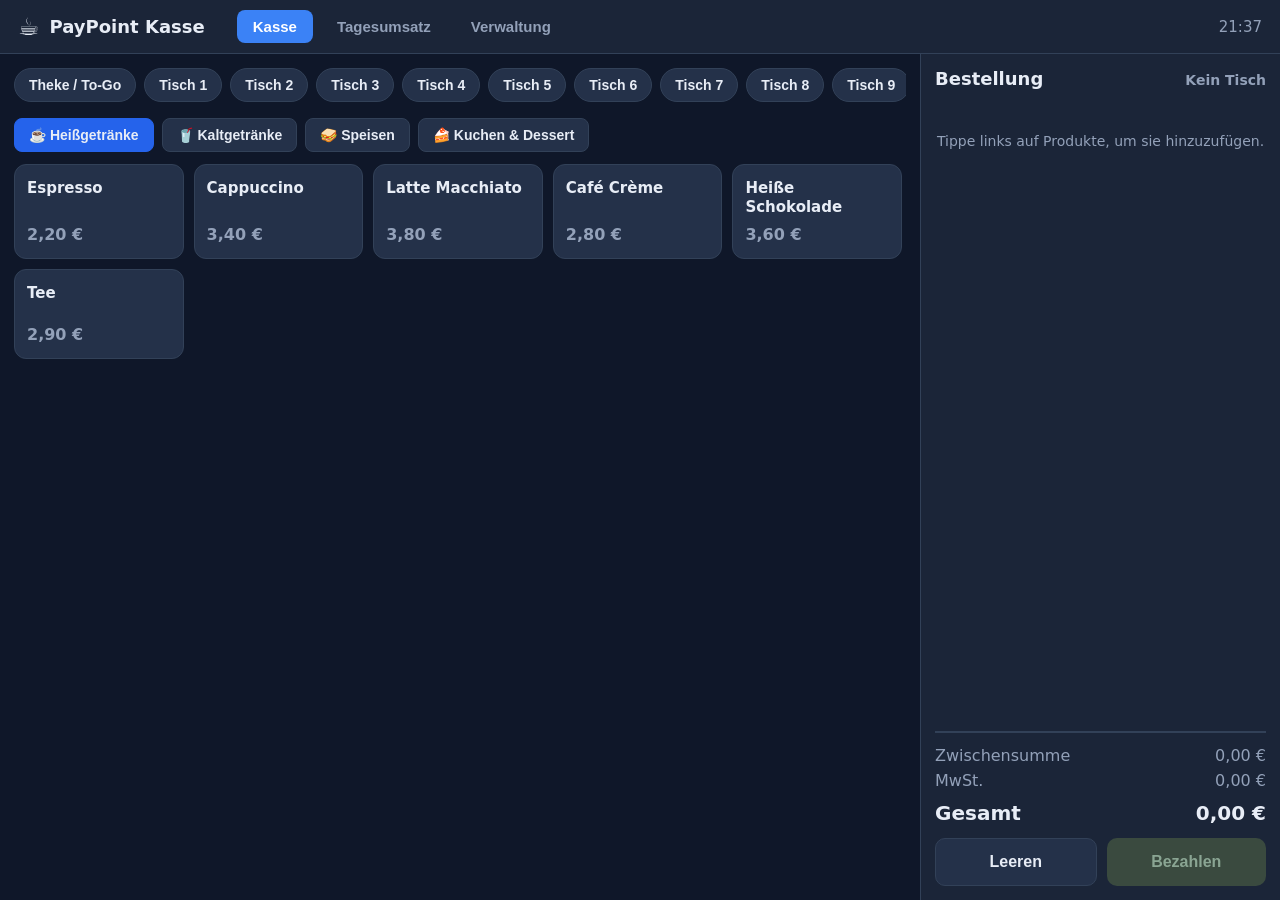
==== index.html @ 4e997411 "Kassensystem für Gastronomie/Café aufgesetzt - Browser-basierte POS-App ohne Installation (index.htm" ====
<!DOCTYPE html>
<html lang="de">
<head>
  <meta charset="UTF-8" />
  <meta name="viewport" content="width=device-width, initial-scale=1.0" />
  <title>PayPoint Kasse – Gastronomie</title>
  <link rel="stylesheet" href="src/styles.css" />
</head>
<body>
  <header class="topbar">
    <div class="brand">
      <span class="logo">☕</span>
      <span class="brand-name">PayPoint Kasse</span>
    </div>
    <nav class="tabs">
      <button class="tab-btn active" data-view="kasse">Kasse</button>
      <button class="tab-btn" data-view="umsatz">Tagesumsatz</button>
      <button class="tab-btn" data-view="verwaltung">Verwaltung</button>
    </nav>
    <div class="clock" id="clock">--:--</div>
  </header>

  <!-- ===================== KASSE ===================== -->
  <main id="view-kasse" class="view active">
    <section class="menu-panel">
      <div class="table-row" id="table-row"><!-- Tische --></div>
      <div class="category-row" id="category-row"><!-- Kategorien --></div>
      <div class="product-grid" id="product-grid"><!-- Produkte --></div>
    </section>

    <aside class="order-panel">
      <div class="order-head">
        <h2 id="order-title">Bestellung</h2>
        <span class="order-table" id="order-table-label">Kein Tisch</span>
      </div>
      <div class="order-items" id="order-items">
        <p class="empty-hint">Tippe links auf Produkte, um sie hinzuzufügen.</p>
      </div>
      <div class="order-summary">
        <div class="sum-line"><span>Zwischensumme</span><span id="sum-net">0,00 €</span></div>
        <div class="sum-line"><span>MwSt.</span><span id="sum-tax">0,00 €</span></div>
        <div class="sum-line total"><span>Gesamt</span><span id="sum-total">0,00 €</span></div>
      </div>
      <div class="order-actions">
        <button class="btn btn-ghost" id="btn-clear">Leeren</button>
        <button class="btn btn-pay" id="btn-pay" disabled>Bezahlen</button>
      </div>
    </aside>
  </main>

  <!-- ===================== TAGESUMSATZ ===================== -->
  <main id="view-umsatz" class="view">
    <div class="report">
      <div class="report-head">
        <h2>Tagesumsatz</h2>
        <div class="report-controls">
          <span id="report-date"></span>
          <button class="btn btn-ghost" id="btn-export">Als CSV exportieren</button>
          <button class="btn btn-danger" id="btn-reset-day">Tag abschließen / zurücksetzen</button>
        </div>
      </div>
      <div class="kpi-row">
        <div class="kpi"><span class="kpi-label">Umsatz gesamt</span><span class="kpi-value" id="kpi-total">0,00 €</span></div>
        <div class="kpi"><span class="kpi-label">Bezahlungen</span><span class="kpi-value" id="kpi-count">0</span></div>
        <div class="kpi"><span class="kpi-label">Bar</span><span class="kpi-value" id="kpi-cash">0,00 €</span></div>
        <div class="kpi"><span class="kpi-label">Karte</span><span class="kpi-value" id="kpi-card">0,00 €</span></div>
      </div>
      <table class="sales-table">
        <thead><tr><th>Zeit</th><th>Tisch</th><th>Artikel</th><th>Zahlart</th><th class="right">Betrag</th></tr></thead>
        <tbody id="sales-body"></tbody>
      </table>
    </div>
  </main>

  <!-- ===================== VERWALTUNG ===================== -->
  <main id="view-verwaltung" class="view">
    <div class="admin">
      <h2>Speisekarte verwalten</h2>
      <p class="admin-hint">Hier kannst du Produkte hinzufügen, ändern oder löschen. Änderungen werden automatisch gespeichert.</p>
      <form class="admin-form" id="admin-form">
        <input type="text" id="f-name" placeholder="Name (z.B. Cappuccino)" required />
        <input type="number" id="f-price" placeholder="Preis €" step="0.01" min="0" required />
        <select id="f-category"></select>
        <select id="f-tax">
          <option value="19">19% MwSt.</option>
          <option value="7">7% MwSt.</option>
        </select>
        <button class="btn btn-pay" type="submit">Hinzufügen</button>
      </form>
      <div class="admin-list" id="admin-list"></div>
      <div class="admin-danger">
        <button class="btn btn-danger" id="btn-reset-menu">Speisekarte auf Standard zurücksetzen</button>
      </div>
    </div>
  </main>

  <!-- ===================== ZAHL-DIALOG ===================== -->
  <div class="modal-backdrop" id="pay-modal">
    <div class="modal">
      <h2>Bezahlen</h2>
      <div class="pay-total">Zu zahlen: <strong id="pay-total-amount">0,00 €</strong></div>
      <div class="pay-methods">
        <button class="paymethod active" data-method="bar">💶 Bar</button>
        <button class="paymethod" data-method="karte">💳 Karte</button>
      </div>
      <div class="cash-area" id="cash-area">
        <label>Gegeben (€)</label>
        <input type="number" id="cash-given" step="0.01" min="0" inputmode="decimal" />
        <div class="quick-cash" id="quick-cash"></div>
        <div class="change-line">Rückgeld: <strong id="cash-change">0,00 €</strong></div>
      </div>
      <div class="modal-actions">
        <button class="btn btn-ghost" id="btn-pay-cancel">Abbrechen</button>
        <button class="btn btn-pay" id="btn-pay-confirm">Zahlung abschließen</button>
      </div>
    </div>
  </div>

  <!-- ===================== BON / QUITTUNG ===================== -->
  <div class="modal-backdrop" id="receipt-modal">
    <div class="modal receipt-modal">
      <div class="receipt" id="receipt"></div>
      <div class="modal-actions">
        <button class="btn btn-ghost" id="btn-receipt-print">Drucken</button>
        <button class="btn btn-pay" id="btn-receipt-close">Neue Bestellung</button>
      </div>
    </div>
  </div>

  <script src="src/data.js"></script>
  <script src="src/app.js"></script>
</body>
</html>
---- src/styles.css ----
/* ===== PayPoint Kasse – Styles ===== */
:root {
  --bg: #0f1729;
  --panel: #1b2538;
  --panel-2: #243149;
  --line: #324158;
  --text: #e8edf6;
  --muted: #93a1b9;
  --accent: #3b82f6;
  --accent-2: #2563eb;
  --green: #16a34a;
  --green-2: #15803d;
  --red: #dc2626;
  --shadow: 0 6px 20px rgba(0,0,0,.25);
}

* { box-sizing: border-box; }
html, body { height: 100%; margin: 0; }
body {
  font-family: system-ui, -apple-system, "Segoe UI", Roboto, sans-serif;
  background: var(--bg);
  color: var(--text);
  display: flex;
  flex-direction: column;
  height: 100vh;
  overflow: hidden;
}

/* ---- Topbar ---- */
.topbar {
  display: flex; align-items: center; gap: 24px;
  padding: 10px 18px;
  background: var(--panel);
  border-bottom: 1px solid var(--line);
}
.brand { display: flex; align-items: center; gap: 10px; font-weight: 700; font-size: 18px; }
.logo { font-size: 24px; }
.tabs { display: flex; gap: 8px; margin-left: 8px; }
.tab-btn {
  background: transparent; color: var(--muted);
  border: none; padding: 8px 16px; border-radius: 8px;
  font-size: 15px; cursor: pointer; font-weight: 600;
}
.tab-btn:hover { background: var(--panel-2); color: var(--text); }
.tab-btn.active { background: var(--accent); color: #fff; }
.clock { margin-left: auto; font-variant-numeric: tabular-nums; color: var(--muted); font-size: 15px; }

/* ---- Views ---- */
.view { display: none; flex: 1; overflow: hidden; }
.view.active { display: flex; }

/* ---- Kasse layout ---- */
#view-kasse { gap: 0; }
.menu-panel { flex: 1; display: flex; flex-direction: column; padding: 14px; overflow: hidden; }
.order-panel {
  width: 360px; background: var(--panel);
  border-left: 1px solid var(--line);
  display: flex; flex-direction: column; padding: 14px;
}

/* Tische */
.table-row { display: flex; gap: 8px; overflow-x: auto; padding-bottom: 10px; }
.table-chip {
  flex: 0 0 auto; padding: 8px 14px; border-radius: 999px;
  background: var(--panel-2); border: 1px solid var(--line);
  color: var(--text); cursor: pointer; font-weight: 600; font-size: 14px;
}
.table-chip.active { background: var(--accent); border-color: var(--accent); color: #fff; }

/* Kategorien */
.category-row { display: flex; gap: 8px; margin: 6px 0 12px; flex-wrap: wrap; }
.cat-btn {
  padding: 8px 14px; border-radius: 8px; cursor: pointer;
  background: var(--panel-2); border: 1px solid var(--line);
  color: var(--text); font-weight: 600; font-size: 14px;
}
.cat-btn.active { background: var(--accent-2); border-color: var(--accent-2); }

/* Produkte */
.product-grid {
  display: grid; grid-template-columns: repeat(auto-fill, minmax(140px, 1fr));
  gap: 10px; overflow-y: auto; padding-right: 4px; align-content: start;
}
.product-card {
  background: var(--panel-2); border: 1px solid var(--line);
  border-radius: 12px; padding: 14px 12px; cursor: pointer;
  display: flex; flex-direction: column; gap: 8px; min-height: 90px;
  transition: transform .05s ease, border-color .15s ease;
}
.product-card:hover { border-color: var(--accent); }
.product-card:active { transform: scale(.97); }
.product-card .p-name { font-weight: 600; font-size: 15px; line-height: 1.25; }
.product-card .p-price { margin-top: auto; color: var(--muted); font-weight: 700; }

/* ---- Order panel ---- */
.order-head { display: flex; align-items: baseline; justify-content: space-between; margin-bottom: 8px; }
.order-head h2 { margin: 0; font-size: 18px; }
.order-table { color: var(--muted); font-size: 14px; font-weight: 600; }
.order-items { flex: 1; overflow-y: auto; margin: 6px 0; }
.empty-hint { color: var(--muted); font-size: 14px; text-align: center; margin-top: 30px; }
.order-item {
  display: flex; align-items: center; gap: 8px;
  padding: 8px 0; border-bottom: 1px solid var(--line);
}
.oi-name { flex: 1; font-size: 14px; }
.oi-name small { display: block; color: var(--muted); }
.qty-ctrl { display: flex; align-items: center; gap: 6px; }
.qty-btn {
  width: 28px; height: 28px; border-radius: 6px; border: 1px solid var(--line);
  background: var(--panel-2); color: var(--text); font-size: 16px; cursor: pointer;
  display: flex; align-items: center; justify-content: center;
}
.qty-num { min-width: 20px; text-align: center; font-weight: 700; }
.oi-total { width: 64px; text-align: right; font-weight: 700; }

.order-summary { padding: 10px 0; border-top: 2px solid var(--line); }
.sum-line { display: flex; justify-content: space-between; padding: 3px 0; color: var(--muted); }
.sum-line.total { color: var(--text); font-size: 20px; font-weight: 800; padding-top: 8px; }

.order-actions { display: flex; gap: 10px; }

/* ---- Buttons ---- */
.btn {
  border: none; border-radius: 10px; padding: 14px 16px;
  font-size: 16px; font-weight: 700; cursor: pointer; flex: 1;
}
.btn-pay { background: var(--green); color: #fff; }
.btn-pay:hover { background: var(--green-2); }
.btn-pay:disabled { background: #3a4a3f; color: #8aa593; cursor: not-allowed; }
.btn-ghost { background: var(--panel-2); color: var(--text); border: 1px solid var(--line); }
.btn-ghost:hover { background: var(--line); }
.btn-danger { background: var(--red); color: #fff; }
.btn-danger:hover { filter: brightness(1.1); }

/* ---- Tagesumsatz ---- */
.report { flex: 1; padding: 18px 24px; overflow-y: auto; width: 100%; }
.report-head { display: flex; align-items: center; justify-content: space-between; flex-wrap: wrap; gap: 12px; }
.report-head h2 { margin: 0; }
.report-controls { display: flex; align-items: center; gap: 12px; }
#report-date { color: var(--muted); }
.kpi-row { display: grid; grid-template-columns: repeat(4, 1fr); gap: 14px; margin: 18px 0; }
.kpi { background: var(--panel); border: 1px solid var(--line); border-radius: 12px; padding: 16px; }
.kpi-label { display: block; color: var(--muted); font-size: 13px; }
.kpi-value { display: block; font-size: 24px; font-weight: 800; margin-top: 4px; }
.sales-table { width: 100%; border-collapse: collapse; }
.sales-table th, .sales-table td { text-align: left; padding: 10px 8px; border-bottom: 1px solid var(--line); }
.sales-table th { color: var(--muted); font-size: 13px; }
.sales-table .right { text-align: right; }
.sales-table td.right { text-align: right; font-weight: 700; }

/* ---- Verwaltung ---- */
.admin { flex: 1; padding: 18px 24px; overflow-y: auto; width: 100%; max-width: 900px; }
.admin h2 { margin-top: 0; }
.admin-hint { color: var(--muted); }
.admin-form { display: flex; gap: 10px; flex-wrap: wrap; margin: 16px 0; }
.admin-form input, .admin-form select {
  padding: 12px; border-radius: 8px; border: 1px solid var(--line);
  background: var(--panel-2); color: var(--text); font-size: 15px;
}
.admin-form #f-name { flex: 1; min-width: 180px; }
.admin-form #f-price { width: 110px; }
.admin-form .btn { flex: 0 0 auto; }
.admin-list { display: flex; flex-direction: column; gap: 8px; }
.admin-item {
  display: flex; align-items: center; gap: 12px;
  background: var(--panel); border: 1px solid var(--line);
  border-radius: 10px; padding: 10px 14px;
}
.admin-item .ai-name { flex: 1; font-weight: 600; }
.admin-item .ai-meta { color: var(--muted); font-size: 13px; }
.admin-item .ai-del {
  background: transparent; border: 1px solid var(--red); color: #ff8a8a;
  border-radius: 8px; padding: 6px 12px; cursor: pointer; font-weight: 600;
}
.admin-danger { margin-top: 24px; padding-top: 16px; border-top: 1px solid var(--line); }
.admin-danger .btn { flex: 0 0 auto; }

/* ---- Modals ---- */
.modal-backdrop {
  position: fixed; inset: 0; background: rgba(0,0,0,.6);
  display: none; align-items: center; justify-content: center; z-index: 50; padding: 16px;
}
.modal-backdrop.show { display: flex; }
.modal {
  background: var(--panel); border: 1px solid var(--line); border-radius: 16px;
  padding: 22px; width: 420px; max-width: 100%; box-shadow: var(--shadow);
}
.modal h2 { margin: 0 0 12px; }
.pay-total { font-size: 18px; margin-bottom: 14px; }
.pay-total strong { font-size: 22px; }
.pay-methods { display: flex; gap: 10px; margin-bottom: 14px; }
.paymethod {
  flex: 1; padding: 16px; border-radius: 10px; cursor: pointer; font-size: 16px; font-weight: 700;
  background: var(--panel-2); border: 2px solid var(--line); color: var(--text);
}
.paymethod.active { border-color: var(--accent); background: var(--accent-2); }
.cash-area { margin-bottom: 14px; }
.cash-area label { display: block; color: var(--muted); margin-bottom: 6px; }
.cash-area input {
  width: 100%; padding: 14px; font-size: 20px; border-radius: 10px;
  border: 1px solid var(--line); background: var(--panel-2); color: var(--text);
}
.quick-cash { display: flex; gap: 8px; flex-wrap: wrap; margin: 10px 0; }
.quick-cash button {
  padding: 8px 14px; border-radius: 8px; border: 1px solid var(--line);
  background: var(--panel-2); color: var(--text); cursor: pointer; font-weight: 600;
}
.change-line { font-size: 18px; margin-top: 8px; }
.change-line strong { color: var(--green); }
.modal-actions { display: flex; gap: 10px; margin-top: 8px; }

/* ---- Bon ---- */
.receipt-modal { width: 320px; }
.receipt {
  background: #fff; color: #111; font-family: "Courier New", monospace;
  padding: 16px; border-radius: 6px; font-size: 13px; line-height: 1.5;
}
.receipt h3 { text-align: center; margin: 0 0 4px; }
.receipt .r-center { text-align: center; }
.receipt .r-line { border-top: 1px dashed #999; margin: 8px 0; }
.receipt .r-row { display: flex; justify-content: space-between; }
.receipt .r-total { font-weight: 700; font-size: 15px; }

@media (max-width: 760px) {
  .order-panel { width: 300px; }
  .kpi-row { grid-template-columns: repeat(2, 1fr); }
}

/* ---- Druck: nur den Bon zeigen ---- */
@media print {
  body * { visibility: hidden; }
  #receipt, #receipt * { visibility: visible; }
  #receipt { position: absolute; left: 0; top: 0; width: 100%; }
}
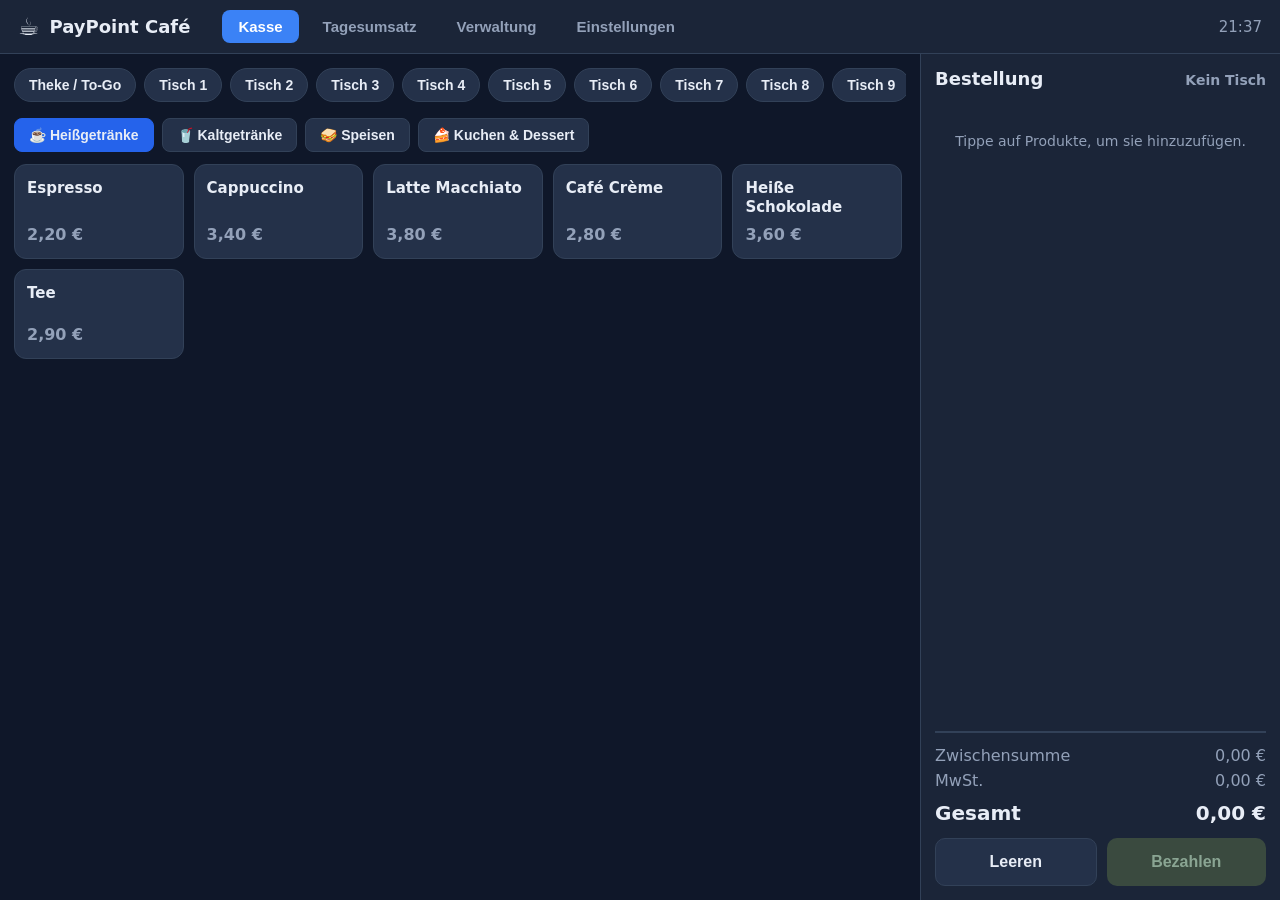
==== commit fece660d: "Kasse als einzelne HTML-Datei + Handy-Layout + Einstellungen - Gesamte App (Design, Daten, Logik) in" ====
--- a/index.html
+++ b/index.html
@@ -2,20 +2,283 @@
 <html lang="de">
 <head>
   <meta charset="UTF-8" />
-  <meta name="viewport" content="width=device-width, initial-scale=1.0" />
+  <meta name="viewport" content="width=device-width, initial-scale=1.0, maximum-scale=1.0, user-scalable=no" />
   <title>PayPoint Kasse – Gastronomie</title>
-  <link rel="stylesheet" href="src/styles.css" />
+  <style>
+/* ===== PayPoint Kasse – Styles ===== */
+:root {
+  --bg: #0f1729;
+  --panel: #1b2538;
+  --panel-2: #243149;
+  --line: #324158;
+  --text: #e8edf6;
+  --muted: #93a1b9;
+  --accent: #3b82f6;
+  --accent-2: #2563eb;
+  --green: #16a34a;
+  --green-2: #15803d;
+  --red: #dc2626;
+  --shadow: 0 6px 20px rgba(0,0,0,.25);
+}
+
+* { box-sizing: border-box; }
+html, body { height: 100%; margin: 0; }
+body {
+  font-family: system-ui, -apple-system, "Segoe UI", Roboto, sans-serif;
+  background: var(--bg);
+  color: var(--text);
+  display: flex;
+  flex-direction: column;
+  height: 100vh;
+  overflow: hidden;
+}
+
+/* ---- Topbar ---- */
+.topbar {
+  display: flex; align-items: center; gap: 24px;
+  padding: 10px 18px;
+  background: var(--panel);
+  border-bottom: 1px solid var(--line);
+}
+.brand { display: flex; align-items: center; gap: 10px; font-weight: 700; font-size: 18px; }
+.logo { font-size: 24px; }
+.tabs { display: flex; gap: 8px; margin-left: 8px; }
+.tab-btn {
+  background: transparent; color: var(--muted);
+  border: none; padding: 8px 16px; border-radius: 8px;
+  font-size: 15px; cursor: pointer; font-weight: 600;
+}
+.tab-btn:hover { background: var(--panel-2); color: var(--text); }
+.tab-btn.active { background: var(--accent); color: #fff; }
+.clock { margin-left: auto; font-variant-numeric: tabular-nums; color: var(--muted); font-size: 15px; }
+
+/* ---- Views ---- */
+.view { display: none; flex: 1; overflow: hidden; }
+.view.active { display: flex; }
+
+/* ---- Kasse layout ---- */
+#view-kasse { gap: 0; }
+.menu-panel { flex: 1; display: flex; flex-direction: column; padding: 14px; overflow: hidden; }
+.order-panel {
+  width: 360px; background: var(--panel);
+  border-left: 1px solid var(--line);
+  display: flex; flex-direction: column; padding: 14px;
+}
+
+/* Tische */
+.table-row { display: flex; gap: 8px; overflow-x: auto; padding-bottom: 10px; }
+.table-chip {
+  flex: 0 0 auto; padding: 8px 14px; border-radius: 999px;
+  background: var(--panel-2); border: 1px solid var(--line);
+  color: var(--text); cursor: pointer; font-weight: 600; font-size: 14px;
+}
+.table-chip.active { background: var(--accent); border-color: var(--accent); color: #fff; }
+
+/* Kategorien */
+.category-row { display: flex; gap: 8px; margin: 6px 0 12px; flex-wrap: wrap; }
+.cat-btn {
+  padding: 8px 14px; border-radius: 8px; cursor: pointer;
+  background: var(--panel-2); border: 1px solid var(--line);
+  color: var(--text); font-weight: 600; font-size: 14px;
+}
+.cat-btn.active { background: var(--accent-2); border-color: var(--accent-2); }
+
+/* Produkte */
+.product-grid {
+  display: grid; grid-template-columns: repeat(auto-fill, minmax(140px, 1fr));
+  gap: 10px; overflow-y: auto; padding-right: 4px; align-content: start;
+}
+.product-card {
+  background: var(--panel-2); border: 1px solid var(--line);
+  border-radius: 12px; padding: 14px 12px; cursor: pointer;
+  display: flex; flex-direction: column; gap: 8px; min-height: 90px;
+  transition: transform .05s ease, border-color .15s ease;
+}
+.product-card:hover { border-color: var(--accent); }
+.product-card:active { transform: scale(.97); }
+.product-card .p-name { font-weight: 600; font-size: 15px; line-height: 1.25; }
+.product-card .p-price { margin-top: auto; color: var(--muted); font-weight: 700; }
+
+/* ---- Order panel ---- */
+.order-head { display: flex; align-items: baseline; justify-content: space-between; margin-bottom: 8px; }
+.order-head h2 { margin: 0; font-size: 18px; }
+.order-table { color: var(--muted); font-size: 14px; font-weight: 600; }
+.order-items { flex: 1; overflow-y: auto; margin: 6px 0; }
+.empty-hint { color: var(--muted); font-size: 14px; text-align: center; margin-top: 30px; }
+.order-item {
+  display: flex; align-items: center; gap: 8px;
+  padding: 8px 0; border-bottom: 1px solid var(--line);
+}
+.oi-name { flex: 1; font-size: 14px; }
+.oi-name small { display: block; color: var(--muted); }
+.qty-ctrl { display: flex; align-items: center; gap: 6px; }
+.qty-btn {
+  width: 28px; height: 28px; border-radius: 6px; border: 1px solid var(--line);
+  background: var(--panel-2); color: var(--text); font-size: 16px; cursor: pointer;
+  display: flex; align-items: center; justify-content: center;
+}
+.qty-num { min-width: 20px; text-align: center; font-weight: 700; }
+.oi-total { width: 64px; text-align: right; font-weight: 700; }
+
+.order-summary { padding: 10px 0; border-top: 2px solid var(--line); }
+.sum-line { display: flex; justify-content: space-between; padding: 3px 0; color: var(--muted); }
+.sum-line.total { color: var(--text); font-size: 20px; font-weight: 800; padding-top: 8px; }
+
+.order-actions { display: flex; gap: 10px; }
+
+/* ---- Buttons ---- */
+.btn {
+  border: none; border-radius: 10px; padding: 14px 16px;
+  font-size: 16px; font-weight: 700; cursor: pointer; flex: 1;
+}
+.btn-pay { background: var(--green); color: #fff; }
+.btn-pay:hover { background: var(--green-2); }
+.btn-pay:disabled { background: #3a4a3f; color: #8aa593; cursor: not-allowed; }
+.btn-ghost { background: var(--panel-2); color: var(--text); border: 1px solid var(--line); }
+.btn-ghost:hover { background: var(--line); }
+.btn-danger { background: var(--red); color: #fff; }
+.btn-danger:hover { filter: brightness(1.1); }
+
+/* ---- Tagesumsatz ---- */
+.report { flex: 1; padding: 18px 24px; overflow-y: auto; width: 100%; }
+.report-head { display: flex; align-items: center; justify-content: space-between; flex-wrap: wrap; gap: 12px; }
+.report-head h2 { margin: 0; }
+.report-controls { display: flex; align-items: center; gap: 12px; flex-wrap: wrap; }
+#report-date { color: var(--muted); }
+.kpi-row { display: grid; grid-template-columns: repeat(4, 1fr); gap: 14px; margin: 18px 0; }
+.kpi { background: var(--panel); border: 1px solid var(--line); border-radius: 12px; padding: 16px; }
+.kpi-label { display: block; color: var(--muted); font-size: 13px; }
+.kpi-value { display: block; font-size: 24px; font-weight: 800; margin-top: 4px; }
+.sales-table { width: 100%; border-collapse: collapse; }
+.sales-table th, .sales-table td { text-align: left; padding: 10px 8px; border-bottom: 1px solid var(--line); }
+.sales-table th { color: var(--muted); font-size: 13px; }
+.sales-table .right { text-align: right; }
+.sales-table td.right { text-align: right; font-weight: 700; }
+
+/* ---- Verwaltung ---- */
+.admin { flex: 1; padding: 18px 24px; overflow-y: auto; width: 100%; max-width: 900px; }
+.admin h2 { margin-top: 0; }
+.admin-hint { color: var(--muted); }
+.admin-form { display: flex; gap: 10px; flex-wrap: wrap; margin: 16px 0; }
+.admin-form input, .admin-form select {
+  padding: 12px; border-radius: 8px; border: 1px solid var(--line);
+  background: var(--panel-2); color: var(--text); font-size: 15px;
+}
+.admin-form #f-name { flex: 1; min-width: 180px; }
+.admin-form #f-price { width: 110px; }
+.admin-form .btn { flex: 0 0 auto; }
+.admin-list { display: flex; flex-direction: column; gap: 8px; }
+.admin-item {
+  display: flex; align-items: center; gap: 12px;
+  background: var(--panel); border: 1px solid var(--line);
+  border-radius: 10px; padding: 10px 14px;
+}
+.admin-item .ai-name { flex: 1; font-weight: 600; }
+.admin-item .ai-meta { color: var(--muted); font-size: 13px; }
+.admin-item .ai-del {
+  background: transparent; border: 1px solid var(--red); color: #ff8a8a;
+  border-radius: 8px; padding: 6px 12px; cursor: pointer; font-weight: 600;
+}
+.admin-danger { margin-top: 24px; padding-top: 16px; border-top: 1px solid var(--line); }
+.admin-danger .btn { flex: 0 0 auto; }
+
+/* ---- Einstellungen ---- */
+.settings { flex: 1; padding: 18px 24px; overflow-y: auto; width: 100%; max-width: 640px; }
+.settings h2 { margin-top: 0; }
+.settings label { display: block; color: var(--muted); margin: 14px 0 6px; font-weight: 600; }
+.settings input {
+  width: 100%; padding: 12px; border-radius: 8px; border: 1px solid var(--line);
+  background: var(--panel-2); color: var(--text); font-size: 15px;
+}
+
+/* ---- Modals ---- */
+.modal-backdrop {
+  position: fixed; inset: 0; background: rgba(0,0,0,.6);
+  display: none; align-items: center; justify-content: center; z-index: 50; padding: 16px;
+}
+.modal-backdrop.show { display: flex; }
+.modal {
+  background: var(--panel); border: 1px solid var(--line); border-radius: 16px;
+  padding: 22px; width: 420px; max-width: 100%; box-shadow: var(--shadow);
+  max-height: 92vh; overflow-y: auto;
+}
+.modal h2 { margin: 0 0 12px; }
+.pay-total { font-size: 18px; margin-bottom: 14px; }
+.pay-total strong { font-size: 22px; }
+.pay-methods { display: flex; gap: 10px; margin-bottom: 14px; }
+.paymethod {
+  flex: 1; padding: 16px; border-radius: 10px; cursor: pointer; font-size: 16px; font-weight: 700;
+  background: var(--panel-2); border: 2px solid var(--line); color: var(--text);
+}
+.paymethod.active { border-color: var(--accent); background: var(--accent-2); }
+.cash-area { margin-bottom: 14px; }
+.cash-area label { display: block; color: var(--muted); margin-bottom: 6px; }
+.cash-area input {
+  width: 100%; padding: 14px; font-size: 20px; border-radius: 10px;
+  border: 1px solid var(--line); background: var(--panel-2); color: var(--text);
+}
+.quick-cash { display: flex; gap: 8px; flex-wrap: wrap; margin: 10px 0; }
+.quick-cash button {
+  padding: 8px 14px; border-radius: 8px; border: 1px solid var(--line);
+  background: var(--panel-2); color: var(--text); cursor: pointer; font-weight: 600;
+}
+.change-line { font-size: 18px; margin-top: 8px; }
+.change-line strong { color: var(--green); }
+.modal-actions { display: flex; gap: 10px; margin-top: 8px; }
+
+/* ---- Bon ---- */
+.receipt-modal { width: 320px; }
+.receipt {
+  background: #fff; color: #111; font-family: "Courier New", monospace;
+  padding: 16px; border-radius: 6px; font-size: 13px; line-height: 1.5;
+}
+.receipt h3 { text-align: center; margin: 0 0 4px; }
+.receipt .r-center { text-align: center; }
+.receipt .r-line { border-top: 1px dashed #999; margin: 8px 0; }
+.receipt .r-row { display: flex; justify-content: space-between; }
+.receipt .r-total { font-weight: 700; font-size: 15px; }
+
+/* ---- Tablet ---- */
+@media (max-width: 760px) {
+  .kpi-row { grid-template-columns: repeat(2, 1fr); }
+}
+
+/* ---- Handy: Panels untereinander ---- */
+@media (max-width: 640px) {
+  .topbar { gap: 8px; padding: 8px 10px; }
+  .brand-name { display: none; }
+  .clock { display: none; }
+  .tab-btn { padding: 8px 12px; font-size: 14px; }
+  #view-kasse { flex-direction: column; }
+  .menu-panel { padding: 10px; }
+  .order-panel {
+    width: 100%; border-left: none; border-top: 2px solid var(--line);
+    max-height: 46vh; padding: 10px;
+  }
+  .product-grid { grid-template-columns: repeat(auto-fill, minmax(104px, 1fr)); }
+  .product-card { min-height: 74px; padding: 10px; }
+  .report, .admin, .settings { padding: 14px; }
+}
+
+/* ---- Druck: nur den Bon zeigen ---- */
+@media print {
+  body * { visibility: hidden; }
+  #receipt, #receipt * { visibility: visible; }
+  #receipt { position: absolute; left: 0; top: 0; width: 100%; }
+}
+  </style>
 </head>
 <body>
   <header class="topbar">
     <div class="brand">
       <span class="logo">☕</span>
-      <span class="brand-name">PayPoint Kasse</span>
+      <span class="brand-name" id="brand-name">PayPoint Kasse</span>
     </div>
     <nav class="tabs">
       <button class="tab-btn active" data-view="kasse">Kasse</button>
       <button class="tab-btn" data-view="umsatz">Tagesumsatz</button>
       <button class="tab-btn" data-view="verwaltung">Verwaltung</button>
+      <button class="tab-btn" data-view="einstellungen">Einstellungen</button>
     </nav>
     <div class="clock" id="clock">--:--</div>
   </header>
@@ -23,9 +286,9 @@
   <!-- ===================== KASSE ===================== -->
   <main id="view-kasse" class="view active">
     <section class="menu-panel">
-      <div class="table-row" id="table-row"><!-- Tische --></div>
-      <div class="category-row" id="category-row"><!-- Kategorien --></div>
-      <div class="product-grid" id="product-grid"><!-- Produkte --></div>
+      <div class="table-row" id="table-row"></div>
+      <div class="category-row" id="category-row"></div>
+      <div class="product-grid" id="product-grid"></div>
     </section>
 
     <aside class="order-panel">
@@ -34,7 +297,7 @@
         <span class="order-table" id="order-table-label">Kein Tisch</span>
       </div>
       <div class="order-items" id="order-items">
-        <p class="empty-hint">Tippe links auf Produkte, um sie hinzuzufügen.</p>
+        <p class="empty-hint">Tippe auf Produkte, um sie hinzuzufügen.</p>
       </div>
       <div class="order-summary">
         <div class="sum-line"><span>Zwischensumme</span><span id="sum-net">0,00 €</span></div>
@@ -94,6 +357,19 @@
     </div>
   </main>
 
+  <!-- ===================== EINSTELLUNGEN ===================== -->
+  <main id="view-einstellungen" class="view">
+    <div class="settings">
+      <h2>Einstellungen</h2>
+      <p class="admin-hint">Diese Angaben erscheinen oben auf dem Kassenbon.</p>
+      <label for="s-shopname">Name deines Cafés</label>
+      <input type="text" id="s-shopname" placeholder="z.B. Café Sonnenschein" />
+      <label for="s-shopaddr">Adresse / Zeile 2 (optional)</label>
+      <input type="text" id="s-shopaddr" placeholder="z.B. Hauptstraße 1, 10115 Berlin" />
+      <div style="margin-top:18px"><button class="btn btn-pay" id="btn-save-settings" style="flex:0 0 auto">Speichern</button></div>
+    </div>
+  </main>
+
   <!-- ===================== ZAHL-DIALOG ===================== -->
   <div class="modal-backdrop" id="pay-modal">
     <div class="modal">
@@ -127,7 +403,446 @@
     </div>
   </div>
 
-  <script src="src/data.js"></script>
-  <script src="src/app.js"></script>
+  <script>
+/* ============================================================
+ * PayPoint Kasse – Daten + Logik (alles in einer Datei)
+ * Läuft komplett lokal im Browser; Daten im localStorage.
+ * ============================================================ */
+"use strict";
+
+/* ---------- Standard-Speisekarte ---------- */
+const DEFAULT_CATEGORIES = [
+  { id: "heiss",   name: "Heißgetränke",     icon: "☕" },
+  { id: "kalt",    name: "Kaltgetränke",     icon: "🥤" },
+  { id: "speisen", name: "Speisen",          icon: "🥪" },
+  { id: "kuchen",  name: "Kuchen & Dessert", icon: "🍰" },
+];
+const DEFAULT_PRODUCTS = [
+  { id: "p1",  name: "Espresso",         price: 2.20, category: "heiss",   taxRate: 19 },
+  { id: "p2",  name: "Cappuccino",       price: 3.40, category: "heiss",   taxRate: 19 },
+  { id: "p3",  name: "Latte Macchiato",  price: 3.80, category: "heiss",   taxRate: 19 },
+  { id: "p4",  name: "Café Crème",       price: 2.80, category: "heiss",   taxRate: 19 },
+  { id: "p5",  name: "Heiße Schokolade", price: 3.60, category: "heiss",   taxRate: 19 },
+  { id: "p6",  name: "Tee",              price: 2.90, category: "heiss",   taxRate: 19 },
+  { id: "p7",  name: "Mineralwasser",    price: 2.50, category: "kalt",    taxRate: 19 },
+  { id: "p8",  name: "Apfelschorle",     price: 3.20, category: "kalt",    taxRate: 19 },
+  { id: "p9",  name: "Cola",             price: 3.20, category: "kalt",    taxRate: 19 },
+  { id: "p10", name: "Orangensaft",      price: 3.50, category: "kalt",    taxRate: 19 },
+  { id: "p11", name: "Eiskaffee",        price: 4.50, category: "kalt",    taxRate: 19 },
+  { id: "p12", name: "Croissant",        price: 2.20, category: "speisen", taxRate: 7 },
+  { id: "p13", name: "Käsebrötchen",     price: 3.50, category: "speisen", taxRate: 7 },
+  { id: "p14", name: "Sandwich",         price: 5.90, category: "speisen", taxRate: 7 },
+  { id: "p15", name: "Quiche",           price: 4.80, category: "speisen", taxRate: 7 },
+  { id: "p16", name: "Suppe des Tages",  price: 5.50, category: "speisen", taxRate: 7 },
+  { id: "p17", name: "Käsekuchen",       price: 3.90, category: "kuchen",  taxRate: 7 },
+  { id: "p18", name: "Apfelstrudel",     price: 4.20, category: "kuchen",  taxRate: 7 },
+  { id: "p19", name: "Brownie",          price: 3.50, category: "kuchen",  taxRate: 7 },
+  { id: "p20", name: "Muffin",           price: 2.80, category: "kuchen",  taxRate: 7 },
+];
+const DEFAULT_TABLES = ["Theke", "1", "2", "3", "4", "5", "6", "7", "8", "9", "10", "11", "12"];
+
+/* ---------- Hilfsfunktionen ---------- */
+const $ = (sel) => document.querySelector(sel);
+const $$ = (sel) => Array.from(document.querySelectorAll(sel));
+const euro = (n) => n.toLocaleString("de-DE", { style: "currency", currency: "EUR" });
+const todayKey = () => new Date().toISOString().slice(0, 10);
+
+const STORE = {
+  load(key, fallback) {
+    try { const raw = localStorage.getItem(key); return raw ? JSON.parse(raw) : fallback; }
+    catch { return fallback; }
+  },
+  save(key, value) { localStorage.setItem(key, JSON.stringify(value)); },
+};
+
+const KEY_PRODUCTS = "pp_products";
+const KEY_CATEGORIES = "pp_categories";
+const KEY_SALES = "pp_sales";
+const KEY_SHOP = "pp_shop";
+
+let categories = STORE.load(KEY_CATEGORIES, DEFAULT_CATEGORIES);
+let products = STORE.load(KEY_PRODUCTS, DEFAULT_PRODUCTS);
+let sales = STORE.load(KEY_SALES, {});
+let shop = STORE.load(KEY_SHOP, { name: "PayPoint Café", addr: "" });
+
+let currentTable = null;
+let activeCategory = categories[0] ? categories[0].id : null;
+let order = [];
+let payMethod = "bar";
+
+/* ---------- Rendering: Kasse ---------- */
+function renderTables() {
+  const row = $("#table-row");
+  row.innerHTML = "";
+  DEFAULT_TABLES.forEach((t) => {
+    const chip = document.createElement("button");
+    chip.className = "table-chip" + (currentTable === t ? " active" : "");
+    chip.textContent = t === "Theke" ? "Theke / To-Go" : "Tisch " + t;
+    chip.onclick = () => { currentTable = t; renderTables(); updateOrderHeader(); };
+    row.appendChild(chip);
+  });
+}
+function renderCategories() {
+  const row = $("#category-row");
+  row.innerHTML = "";
+  categories.forEach((c) => {
+    const b = document.createElement("button");
+    b.className = "cat-btn" + (activeCategory === c.id ? " active" : "");
+    b.textContent = (c.icon ? c.icon + " " : "") + c.name;
+    b.onclick = () => { activeCategory = c.id; renderCategories(); renderProducts(); };
+    row.appendChild(b);
+  });
+}
+function renderProducts() {
+  const grid = $("#product-grid");
+  grid.innerHTML = "";
+  products.filter((p) => p.category === activeCategory).forEach((p) => {
+    const card = document.createElement("div");
+    card.className = "product-card";
+    card.innerHTML = `<div class="p-name">${escapeHtml(p.name)}</div><div class="p-price">${euro(p.price)}</div>`;
+    card.onclick = () => addToOrder(p);
+    grid.appendChild(card);
+  });
+  if (!grid.children.length) grid.innerHTML = `<p class="empty-hint">Keine Produkte in dieser Kategorie.</p>`;
+}
+function updateOrderHeader() {
+  const label = currentTable
+    ? (currentTable === "Theke" ? "Theke / To-Go" : "Tisch " + currentTable)
+    : "Kein Tisch";
+  $("#order-table-label").textContent = label;
+}
+function renderOrder() {
+  const box = $("#order-items");
+  box.innerHTML = "";
+  if (!order.length) {
+    box.innerHTML = `<p class="empty-hint">Tippe auf Produkte, um sie hinzuzufügen.</p>`;
+  } else {
+    order.forEach((item) => {
+      const row = document.createElement("div");
+      row.className = "order-item";
+      row.innerHTML = `
+        <div class="oi-name">${escapeHtml(item.name)}<small>${euro(item.price)} · ${item.taxRate}% MwSt.</small></div>
+        <div class="qty-ctrl">
+          <button class="qty-btn" data-act="minus">−</button>
+          <span class="qty-num">${item.qty}</span>
+          <button class="qty-btn" data-act="plus">+</button>
+        </div>
+        <div class="oi-total">${euro(item.price * item.qty)}</div>`;
+      row.querySelector('[data-act="minus"]').onclick = () => changeQty(item.id, -1);
+      row.querySelector('[data-act="plus"]').onclick = () => changeQty(item.id, +1);
+      box.appendChild(row);
+    });
+  }
+  renderSummary();
+}
+function renderSummary() {
+  const { net, tax, total } = computeTotals(order);
+  $("#sum-net").textContent = euro(net);
+  $("#sum-tax").textContent = euro(tax);
+  $("#sum-total").textContent = euro(total);
+  $("#btn-pay").disabled = order.length === 0;
+}
+
+/* ---------- Bestell-Aktionen ---------- */
+function addToOrder(product) {
+  if (!currentTable) currentTable = "Theke";
+  updateOrderHeader();
+  renderTables();
+  const existing = order.find((i) => i.id === product.id);
+  if (existing) existing.qty += 1;
+  else order.push({ id: product.id, name: product.name, price: product.price, taxRate: product.taxRate, qty: 1 });
+  renderOrder();
+}
+function changeQty(id, delta) {
+  const item = order.find((i) => i.id === id);
+  if (!item) return;
+  item.qty += delta;
+  if (item.qty <= 0) order = order.filter((i) => i.id !== id);
+  renderOrder();
+}
+function clearOrder() { order = []; renderOrder(); }
+
+function computeTotals(items) {
+  let total = 0, tax = 0;
+  items.forEach((i) => {
+    const lineGross = i.price * i.qty;
+    total += lineGross;
+    tax += lineGross - lineGross / (1 + i.taxRate / 100);
+  });
+  return { net: total - tax, tax, total };
+}
+
+/* ---------- Bezahlen ---------- */
+function openPayModal() {
+  if (!order.length) return;
+  const { total } = computeTotals(order);
+  $("#pay-total-amount").textContent = euro(total);
+  payMethod = "bar";
+  $$(".paymethod").forEach((b) => b.classList.toggle("active", b.dataset.method === "bar"));
+  $("#cash-area").style.display = "block";
+  $("#cash-given").value = "";
+  $("#cash-change").textContent = euro(0);
+  renderQuickCash(total);
+  $("#pay-modal").classList.add("show");
+}
+function renderQuickCash(total) {
+  const box = $("#quick-cash");
+  box.innerHTML = "";
+  quickCashValues(total).forEach((v) => {
+    const b = document.createElement("button");
+    b.textContent = v === total ? "Passend" : euro(v);
+    b.onclick = () => { $("#cash-given").value = v.toFixed(2); updateChange(); };
+    box.appendChild(b);
+  });
+}
+function quickCashValues(total) {
+  const set = new Set([total]);
+  [5, 10, 20, 50].forEach((note) => { if (note >= total) set.add(note); });
+  set.add(Math.ceil(total / 10) * 10);
+  return Array.from(set).sort((a, b) => a - b).slice(0, 4);
+}
+function updateChange() {
+  const { total } = computeTotals(order);
+  const given = parseFloat($("#cash-given").value) || 0;
+  $("#cash-change").textContent = euro(Math.max(0, given - total));
+}
+function confirmPayment() {
+  const { net, tax, total } = computeTotals(order);
+  const given = payMethod === "bar" ? parseFloat($("#cash-given").value) || 0 : total;
+  if (payMethod === "bar" && given < total) {
+    alert("Der gegebene Betrag ist kleiner als der zu zahlende Betrag.");
+    return;
+  }
+  const sale = {
+    time: new Date().toISOString(),
+    table: currentTable || "Theke",
+    method: payMethod,
+    items: order.map((i) => ({ name: i.name, price: i.price, qty: i.qty, taxRate: i.taxRate })),
+    net, tax, total,
+    given: payMethod === "bar" ? given : total,
+    change: payMethod === "bar" ? Math.max(0, given - total) : 0,
+  };
+  const day = todayKey();
+  if (!sales[day]) sales[day] = [];
+  sales[day].push(sale);
+  STORE.save(KEY_SALES, sales);
+  $("#pay-modal").classList.remove("show");
+  showReceipt(sale);
+  order = [];
+  currentTable = null;
+  renderTables();
+  updateOrderHeader();
+  renderOrder();
+}
+
+/* ---------- Bon ---------- */
+function showReceipt(sale) {
+  const d = new Date(sale.time);
+  const tableLabel = sale.table === "Theke" ? "Theke / To-Go" : "Tisch " + sale.table;
+  let lines = "";
+  sale.items.forEach((i) => {
+    lines += `<div class="r-row"><span>${i.qty}× ${escapeHtml(i.name)}</span><span>${euro(i.price * i.qty)}</span></div>`;
+  });
+  const methodLabel = sale.method === "bar" ? "Bar" : "Karte";
+  let cashLines = "";
+  if (sale.method === "bar") {
+    cashLines = `<div class="r-row"><span>Gegeben</span><span>${euro(sale.given)}</span></div>
+                 <div class="r-row"><span>Rückgeld</span><span>${euro(sale.change)}</span></div>`;
+  }
+  const addrLine = shop.addr ? `<div class="r-center">${escapeHtml(shop.addr)}</div>` : "";
+  $("#receipt").innerHTML = `
+    <h3>${escapeHtml(shop.name || "PayPoint Café")}</h3>
+    ${addrLine}
+    <div class="r-center">Vielen Dank für Ihren Besuch!</div>
+    <div class="r-line"></div>
+    <div class="r-row"><span>${d.toLocaleDateString("de-DE")}</span><span>${d.toLocaleTimeString("de-DE", { hour: "2-digit", minute: "2-digit" })}</span></div>
+    <div class="r-row"><span>${tableLabel}</span><span></span></div>
+    <div class="r-line"></div>
+    ${lines}
+    <div class="r-line"></div>
+    <div class="r-row"><span>Netto</span><span>${euro(sale.net)}</span></div>
+    <div class="r-row"><span>MwSt.</span><span>${euro(sale.tax)}</span></div>
+    <div class="r-row r-total"><span>SUMME</span><span>${euro(sale.total)}</span></div>
+    <div class="r-line"></div>
+    <div class="r-row"><span>Zahlart</span><span>${methodLabel}</span></div>
+    ${cashLines}
+    <div class="r-line"></div>
+    <div class="r-center">Dies ist kein steuerlicher Beleg.</div>`;
+  $("#receipt-modal").classList.add("show");
+}
+
+/* ---------- Tagesumsatz ---------- */
+function renderReport() {
+  const day = todayKey();
+  const list = sales[day] || [];
+  $("#report-date").textContent = new Date().toLocaleDateString("de-DE", {
+    weekday: "long", year: "numeric", month: "long", day: "numeric",
+  });
+  let total = 0, cash = 0, card = 0;
+  list.forEach((s) => { total += s.total; if (s.method === "bar") cash += s.total; else card += s.total; });
+  $("#kpi-total").textContent = euro(total);
+  $("#kpi-count").textContent = String(list.length);
+  $("#kpi-cash").textContent = euro(cash);
+  $("#kpi-card").textContent = euro(card);
+  const body = $("#sales-body");
+  body.innerHTML = "";
+  if (!list.length) {
+    body.innerHTML = `<tr><td colspan="5" style="color:var(--muted)">Heute noch keine Bezahlungen.</td></tr>`;
+    return;
+  }
+  [...list].reverse().forEach((s) => {
+    const tr = document.createElement("tr");
+    const t = new Date(s.time).toLocaleTimeString("de-DE", { hour: "2-digit", minute: "2-digit" });
+    const itemsTxt = s.items.map((i) => `${i.qty}× ${i.name}`).join(", ");
+    const tableLabel = s.table === "Theke" ? "Theke" : "Tisch " + s.table;
+    tr.innerHTML = `<td>${t}</td><td>${tableLabel}</td><td>${escapeHtml(itemsTxt)}</td>
+                    <td>${s.method === "bar" ? "Bar" : "Karte"}</td><td class="right">${euro(s.total)}</td>`;
+    body.appendChild(tr);
+  });
+}
+function exportCsv() {
+  const day = todayKey();
+  const list = sales[day] || [];
+  if (!list.length) { alert("Heute gibt es noch keine Bezahlungen zum Exportieren."); return; }
+  const rows = [["Zeit", "Tisch", "Artikel", "Zahlart", "Netto", "MwSt", "Gesamt"]];
+  list.forEach((s) => {
+    rows.push([
+      new Date(s.time).toLocaleString("de-DE"), s.table,
+      s.items.map((i) => `${i.qty}x ${i.name}`).join(" | "),
+      s.method === "bar" ? "Bar" : "Karte",
+      s.net.toFixed(2), s.tax.toFixed(2), s.total.toFixed(2),
+    ]);
+  });
+  const csv = rows.map((r) => r.map((c) => `"${String(c).replace(/"/g, '""')}"`).join(";")).join("\n");
+  const blob = new Blob(["﻿" + csv], { type: "text/csv;charset=utf-8;" });
+  const url = URL.createObjectURL(blob);
+  const a = document.createElement("a");
+  a.href = url; a.download = `tagesumsatz_${day}.csv`; a.click();
+  URL.revokeObjectURL(url);
+}
+function resetDay() {
+  const day = todayKey();
+  if (!sales[day] || !sales[day].length) { alert("Heute gibt es keine Daten zum Zurücksetzen."); return; }
+  if (!confirm("Tag wirklich abschließen? Die heutigen Bezahlungen werden aus der Übersicht entfernt.\n\nTipp: Exportiere vorher als CSV, falls du die Daten behalten möchtest.")) return;
+  delete sales[day];
+  STORE.save(KEY_SALES, sales);
+  renderReport();
+}
+
+/* ---------- Verwaltung ---------- */
+function renderAdmin() {
+  const sel = $("#f-category");
+  sel.innerHTML = "";
+  categories.forEach((c) => {
+    const o = document.createElement("option");
+    o.value = c.id; o.textContent = c.name; sel.appendChild(o);
+  });
+  const listBox = $("#admin-list");
+  listBox.innerHTML = "";
+  categories.forEach((cat) => {
+    const catItems = products.filter((p) => p.category === cat.id);
+    if (!catItems.length) return;
+    const header = document.createElement("div");
+    header.className = "ai-meta"; header.style.margin = "10px 0 4px";
+    header.textContent = (cat.icon ? cat.icon + " " : "") + cat.name;
+    listBox.appendChild(header);
+    catItems.forEach((p) => {
+      const row = document.createElement("div");
+      row.className = "admin-item";
+      row.innerHTML = `<span class="ai-name">${escapeHtml(p.name)}</span>
+                       <span class="ai-meta">${euro(p.price)} · ${p.taxRate}% MwSt.</span>
+                       <button class="ai-del">Löschen</button>`;
+      row.querySelector(".ai-del").onclick = () => {
+        products = products.filter((x) => x.id !== p.id);
+        STORE.save(KEY_PRODUCTS, products);
+        renderAdmin(); renderProducts();
+      };
+      listBox.appendChild(row);
+    });
+  });
+}
+function addProduct(e) {
+  e.preventDefault();
+  const name = $("#f-name").value.trim();
+  const price = parseFloat($("#f-price").value);
+  const category = $("#f-category").value;
+  const taxRate = parseInt($("#f-tax").value, 10);
+  if (!name || isNaN(price) || price < 0) return;
+  products.push({ id: "u" + Date.now(), name, price, category, taxRate });
+  STORE.save(KEY_PRODUCTS, products);
+  $("#admin-form").reset();
+  renderAdmin(); renderProducts();
+}
+function resetMenu() {
+  if (!confirm("Speisekarte wirklich auf die Standard-Produkte zurücksetzen? Deine eigenen Produkte gehen dabei verloren.")) return;
+  products = JSON.parse(JSON.stringify(DEFAULT_PRODUCTS));
+  categories = JSON.parse(JSON.stringify(DEFAULT_CATEGORIES));
+  STORE.save(KEY_PRODUCTS, products);
+  STORE.save(KEY_CATEGORIES, categories);
+  activeCategory = categories[0].id;
+  renderAdmin(); renderCategories(); renderProducts();
+}
+
+/* ---------- Einstellungen ---------- */
+function renderSettings() {
+  $("#s-shopname").value = shop.name || "";
+  $("#s-shopaddr").value = shop.addr || "";
+}
+function saveSettings() {
+  shop = { name: $("#s-shopname").value.trim() || "PayPoint Café", addr: $("#s-shopaddr").value.trim() };
+  STORE.save(KEY_SHOP, shop);
+  applyShop();
+  alert("Gespeichert! Dein Café-Name erscheint jetzt auf dem Bon.");
+}
+function applyShop() {
+  $("#brand-name").textContent = shop.name || "PayPoint Kasse";
+  document.title = (shop.name || "PayPoint") + " – Kasse";
+}
+
+/* ---------- Navigation ---------- */
+function switchView(view) {
+  $$(".tab-btn").forEach((b) => b.classList.toggle("active", b.dataset.view === view));
+  $$(".view").forEach((v) => v.classList.remove("active"));
+  $("#view-" + view).classList.add("active");
+  if (view === "umsatz") renderReport();
+  if (view === "verwaltung") renderAdmin();
+  if (view === "einstellungen") renderSettings();
+}
+function escapeHtml(str) {
+  return String(str).replace(/[&<>"']/g, (c) =>
+    ({ "&": "&amp;", "<": "&lt;", ">": "&gt;", '"': "&quot;", "'": "&#39;" }[c]));
+}
+function tickClock() {
+  $("#clock").textContent = new Date().toLocaleTimeString("de-DE", { hour: "2-digit", minute: "2-digit" });
+}
+
+function init() {
+  applyShop();
+  $$(".tab-btn").forEach((b) => (b.onclick = () => switchView(b.dataset.view)));
+  renderTables(); renderCategories(); renderProducts(); renderOrder(); updateOrderHeader();
+  $("#btn-clear").onclick = clearOrder;
+  $("#btn-pay").onclick = openPayModal;
+  $$(".paymethod").forEach((b) => {
+    b.onclick = () => {
+      payMethod = b.dataset.method;
+      $$(".paymethod").forEach((x) => x.classList.toggle("active", x === b));
+      $("#cash-area").style.display = payMethod === "bar" ? "block" : "none";
+    };
+  });
+  $("#cash-given").oninput = updateChange;
+  $("#btn-pay-cancel").onclick = () => $("#pay-modal").classList.remove("show");
+  $("#btn-pay-confirm").onclick = confirmPayment;
+  $("#btn-receipt-print").onclick = () => window.print();
+  $("#btn-receipt-close").onclick = () => $("#receipt-modal").classList.remove("show");
+  $("#btn-export").onclick = exportCsv;
+  $("#btn-reset-day").onclick = resetDay;
+  $("#admin-form").onsubmit = addProduct;
+  $("#btn-reset-menu").onclick = resetMenu;
+  $("#btn-save-settings").onclick = saveSettings;
+  tickClock();
+  setInterval(tickClock, 1000 * 20);
+}
+document.addEventListener("DOMContentLoaded", init);
+  </script>
 </body>
 </html>
